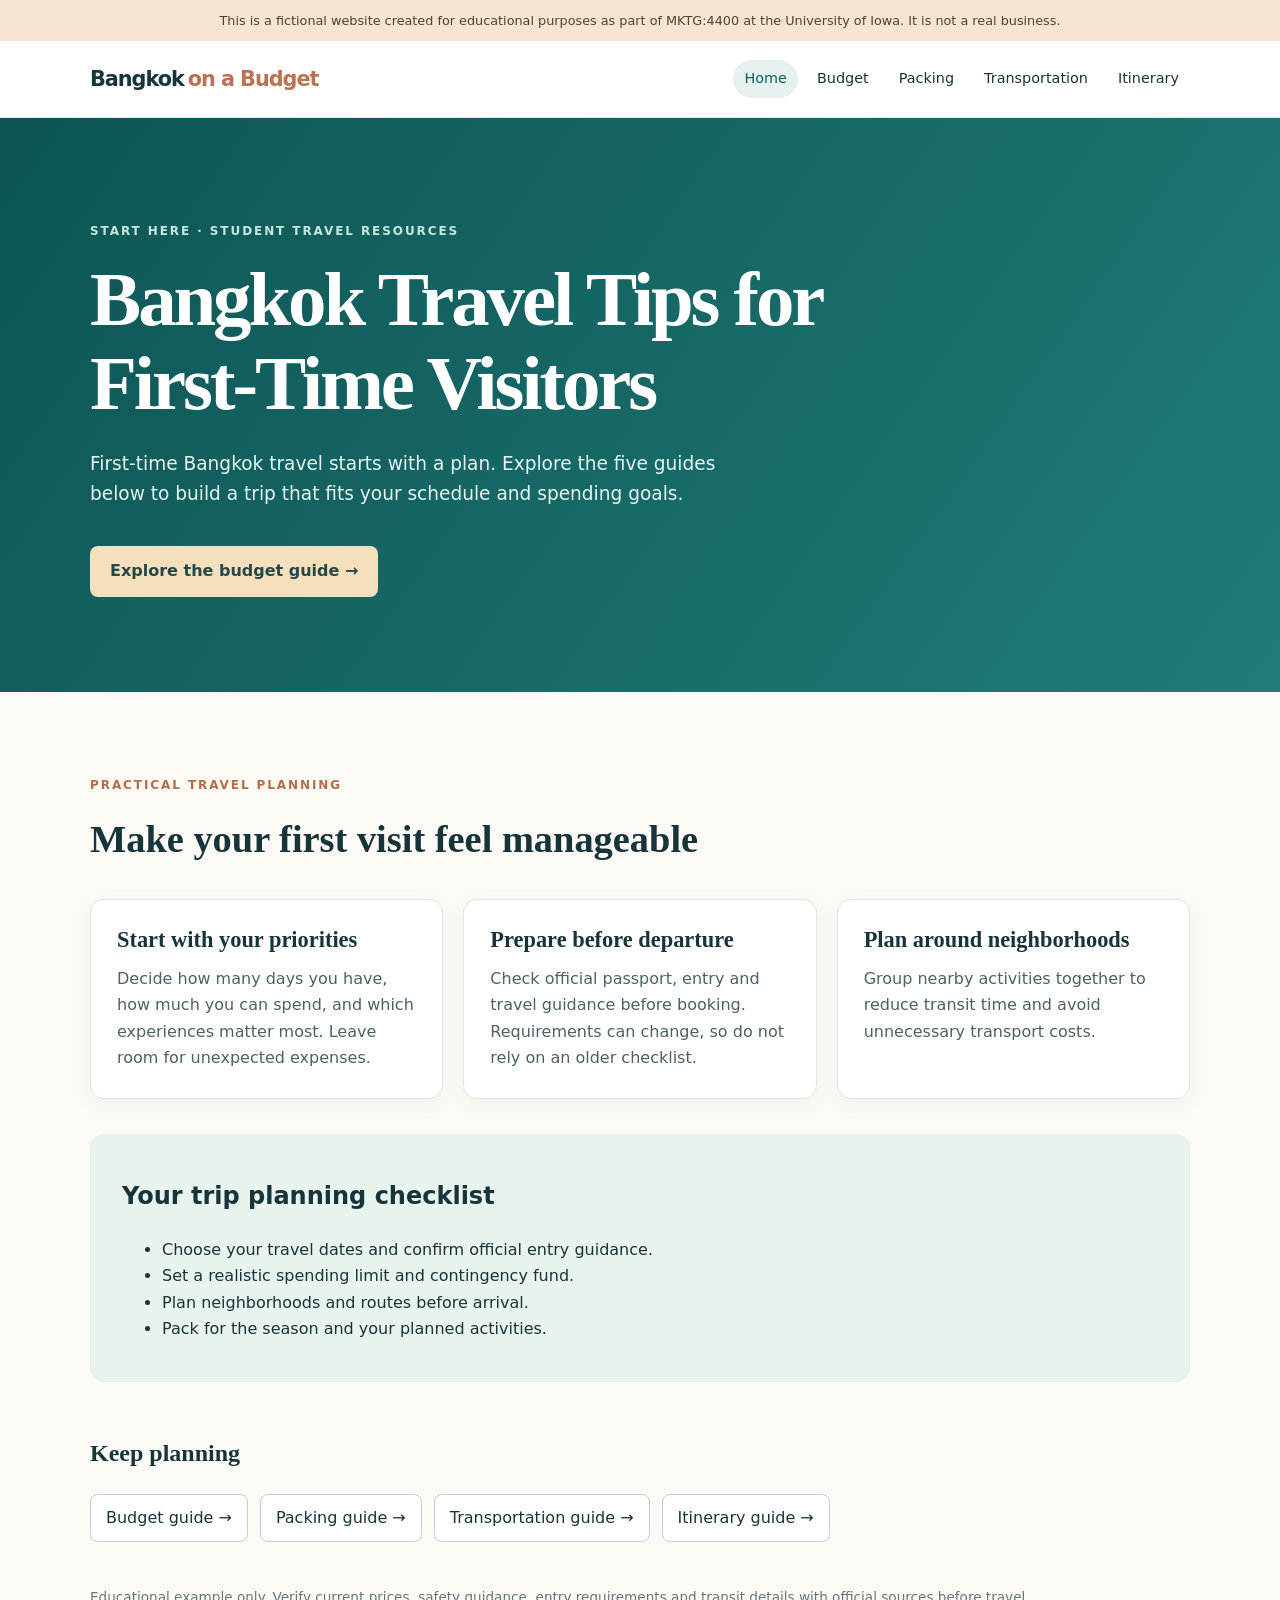
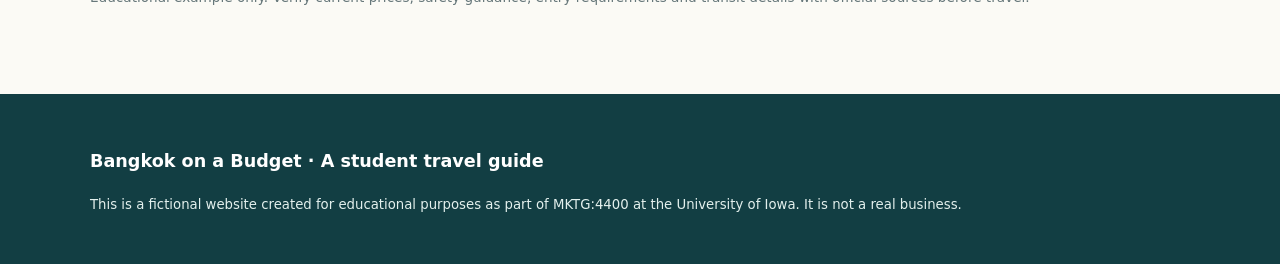
==== index.html @ f4ac9f7d "Create five-page Bangkok student travel website with responsive design. Create five-page Bangkok stu" ====
<!doctype html><html lang="en"><head><meta charset="utf-8"><meta name="viewport" content="width=device-width, initial-scale=1"><meta name="description" content="Plan your first Bangkok trip with practical advice for college students, from budgeting to getting around."><title>Bangkok Travel Tips for First-Time Visitors | Bangkok on a Budget</title><link rel="stylesheet" href="style.css"></head><body><div class="notice">This is a fictional website created for educational purposes as part of MKTG:4400 at the University of Iowa. It is not a real business.</div><header class="site-header"><div class="container header-inner"><a class="brand" href="index.html">Bangkok<span>on a Budget</span></a><nav aria-label="Main navigation"><a href="index.html" aria-current="page">Home</a><a href="budget.html">Budget</a><a href="packing.html">Packing</a><a href="transportation.html">Transportation</a><a href="itinerary.html">Itinerary</a></nav></div></header><main><section class="hero"><div class="container"><p class="eyebrow">Start here · Student travel resources</p><h1>Bangkok Travel Tips for First-Time Visitors</h1><p class="lead">First-time Bangkok travel starts with a plan. Explore the five guides below to build a trip that fits your schedule and spending goals.</p><a class="button" href="budget.html">Explore the budget guide →</a></div></section><section class="container content"><div class="section-heading"><p class="eyebrow">Practical travel planning</p><h2>Make your first visit feel manageable</h2></div><div class="cards"><article class="card"><h2>Start with your priorities</h2><p>Decide how many days you have, how much you can spend, and which experiences matter most. Leave room for unexpected expenses.</p></article><article class="card"><h2>Prepare before departure</h2><p>Check official passport, entry and travel guidance before booking. Requirements can change, so do not rely on an older checklist.</p></article><article class="card"><h2>Plan around neighborhoods</h2><p>Group nearby activities together to reduce transit time and avoid unnecessary transport costs.</p></article></div><section class="feature"><h2>Your trip planning checklist</h2><ul><li>Choose your travel dates and confirm official entry guidance.</li><li>Set a realistic spending limit and contingency fund.</li><li>Plan neighborhoods and routes before arrival.</li><li>Pack for the season and your planned activities.</li></ul></section><section class="related"><h2>Keep planning</h2><div class="links"><a class="guide-link" href="budget.html">Budget guide <span aria-hidden="true">→</span></a><a class="guide-link" href="packing.html">Packing guide <span aria-hidden="true">→</span></a><a class="guide-link" href="transportation.html">Transportation guide <span aria-hidden="true">→</span></a><a class="guide-link" href="itinerary.html">Itinerary guide <span aria-hidden="true">→</span></a></div></section><p class="disclaimer">Educational example only. Verify current prices, safety guidance, entry requirements and transit details with official sources before travel.</p></section></main><footer><div class="container"><p class="footer-brand">Bangkok on a Budget · A student travel guide</p><p>This is a fictional website created for educational purposes as part of MKTG:4400 at the University of Iowa. It is not a real business.</p></div></footer></body></html>
---- style.css ----
*{box-sizing:border-box}html{scroll-behavior:smooth}body{margin:0;color:#17343b;background:#fbfaf5;font:16px/1.65 system-ui,-apple-system,Segoe UI,sans-serif}a{color:inherit}.container{width:min(1100px,calc(100% - 40px));margin:auto}.notice{background:#f4e5d1;color:#593f2b;padding:10px 20px;text-align:center;font-size:.8rem}.site-header{background:#fff;border-bottom:1px solid #e2e8e6}.header-inner{display:flex;align-items:center;justify-content:space-between;gap:24px;flex-wrap:wrap;padding:19px 0}.brand{font-size:1.3rem;font-weight:800;letter-spacing:-.05em;text-decoration:none;white-space:nowrap}.brand span{color:#bc7251;margin-left:4px}nav{display:flex;gap:8px;flex-wrap:wrap}nav a{font-size:.9rem;text-decoration:none;padding:7px 11px;border-radius:30px}nav a:hover,nav a[aria-current]{background:#e5f1ee;color:#12605b}.hero{background:linear-gradient(125deg,#0d5555,#207b78);color:white;padding:92px 0 95px}.hero .container{max-width:1100px}.eyebrow{text-transform:uppercase;letter-spacing:.16em;font-size:.75rem;font-weight:800}.hero .eyebrow{color:#c5e8db}h1{font-family:Georgia,serif;font-size:clamp(2.6rem,6vw,5.2rem);line-height:1.1;max-width:850px;letter-spacing:-.04em;margin:16px 0 22px}.lead{font-size:1.16rem;max-width:680px;color:#e5f5f0}.button{display:inline-block;margin-top:18px;background:#f5dfbd;color:#244747;text-decoration:none;padding:12px 20px;border-radius:8px;font-weight:750}.content{padding:72px 0}.section-heading h2{font-family:Georgia,serif;font-size:clamp(1.7rem,3vw,2.5rem);margin:8px 0 28px}.section-heading .eyebrow{color:#b66a4a}.cards{display:grid;grid-template-columns:repeat(3,minmax(0,1fr));gap:20px}.card{padding:26px;border:1px solid #e2e6e0;background:#fff;border-radius:14px;box-shadow:0 6px 24px #123b3a0a}.card h2{font-family:Georgia,serif;font-size:1.4rem;line-height:1.25;margin:0 0 12px}.card p{margin:0;color:#4c6264}.feature{margin-top:35px;background:#e9f3ee;border-radius:14px;padding:24px 32px}.related{margin-top:52px}.related h2{font-family:Georgia,serif}.links{display:flex;flex-wrap:wrap;gap:12px}.guide-link{border:1px solid #b9d3cd;border-radius:8px;padding:10px 15px;text-decoration:none;background:white}.guide-link:hover{background:#e8f4f1}.disclaimer{margin-top:44px;font-size:.85rem;color:#66777a}footer{background:#123e43;color:#e3f0ed;padding:35px 0;font-size:.83rem}footer .footer-brand{font-size:1.1rem;font-weight:800;color:white}@media(max-width:760px){.header-inner{align-items:flex-start}nav{width:100%}nav a{padding:6px 9px}.hero{padding:64px 0}.cards{grid-template-columns:1fr}.content{padding:48px 0}}
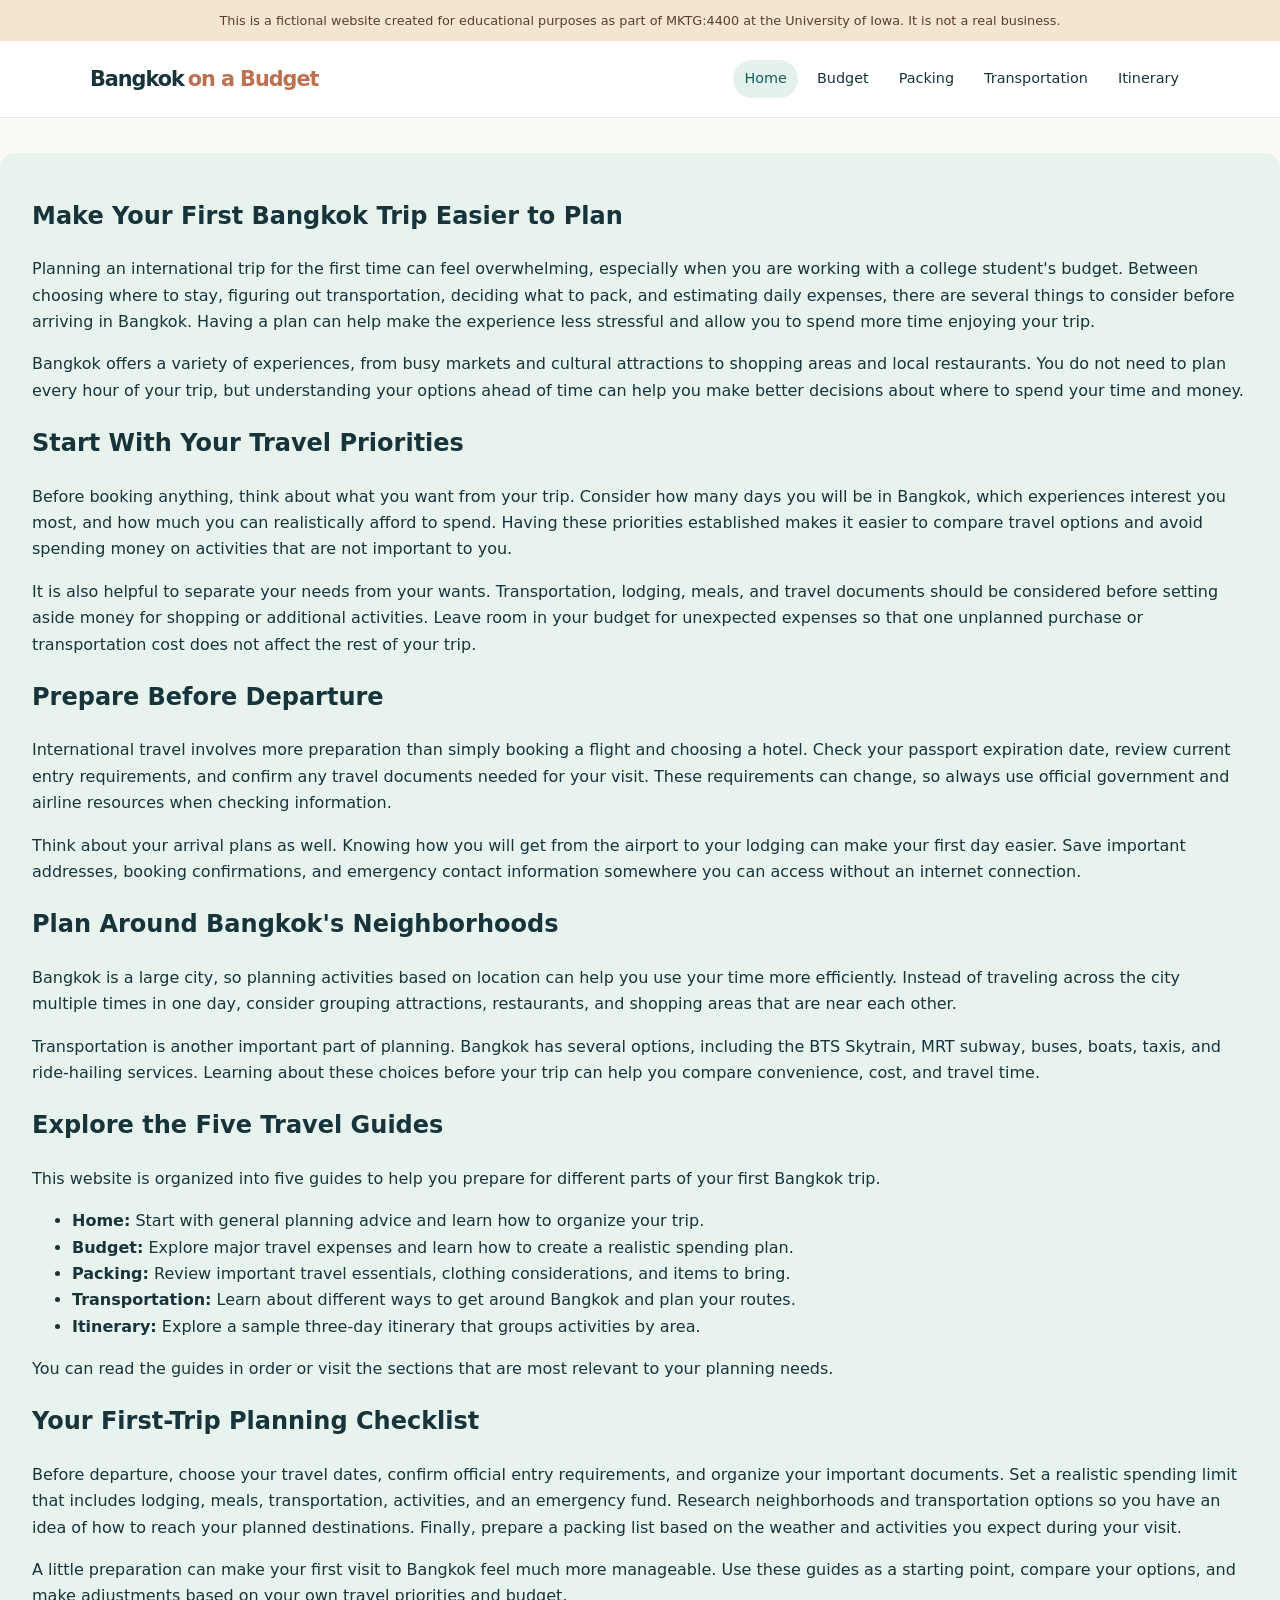
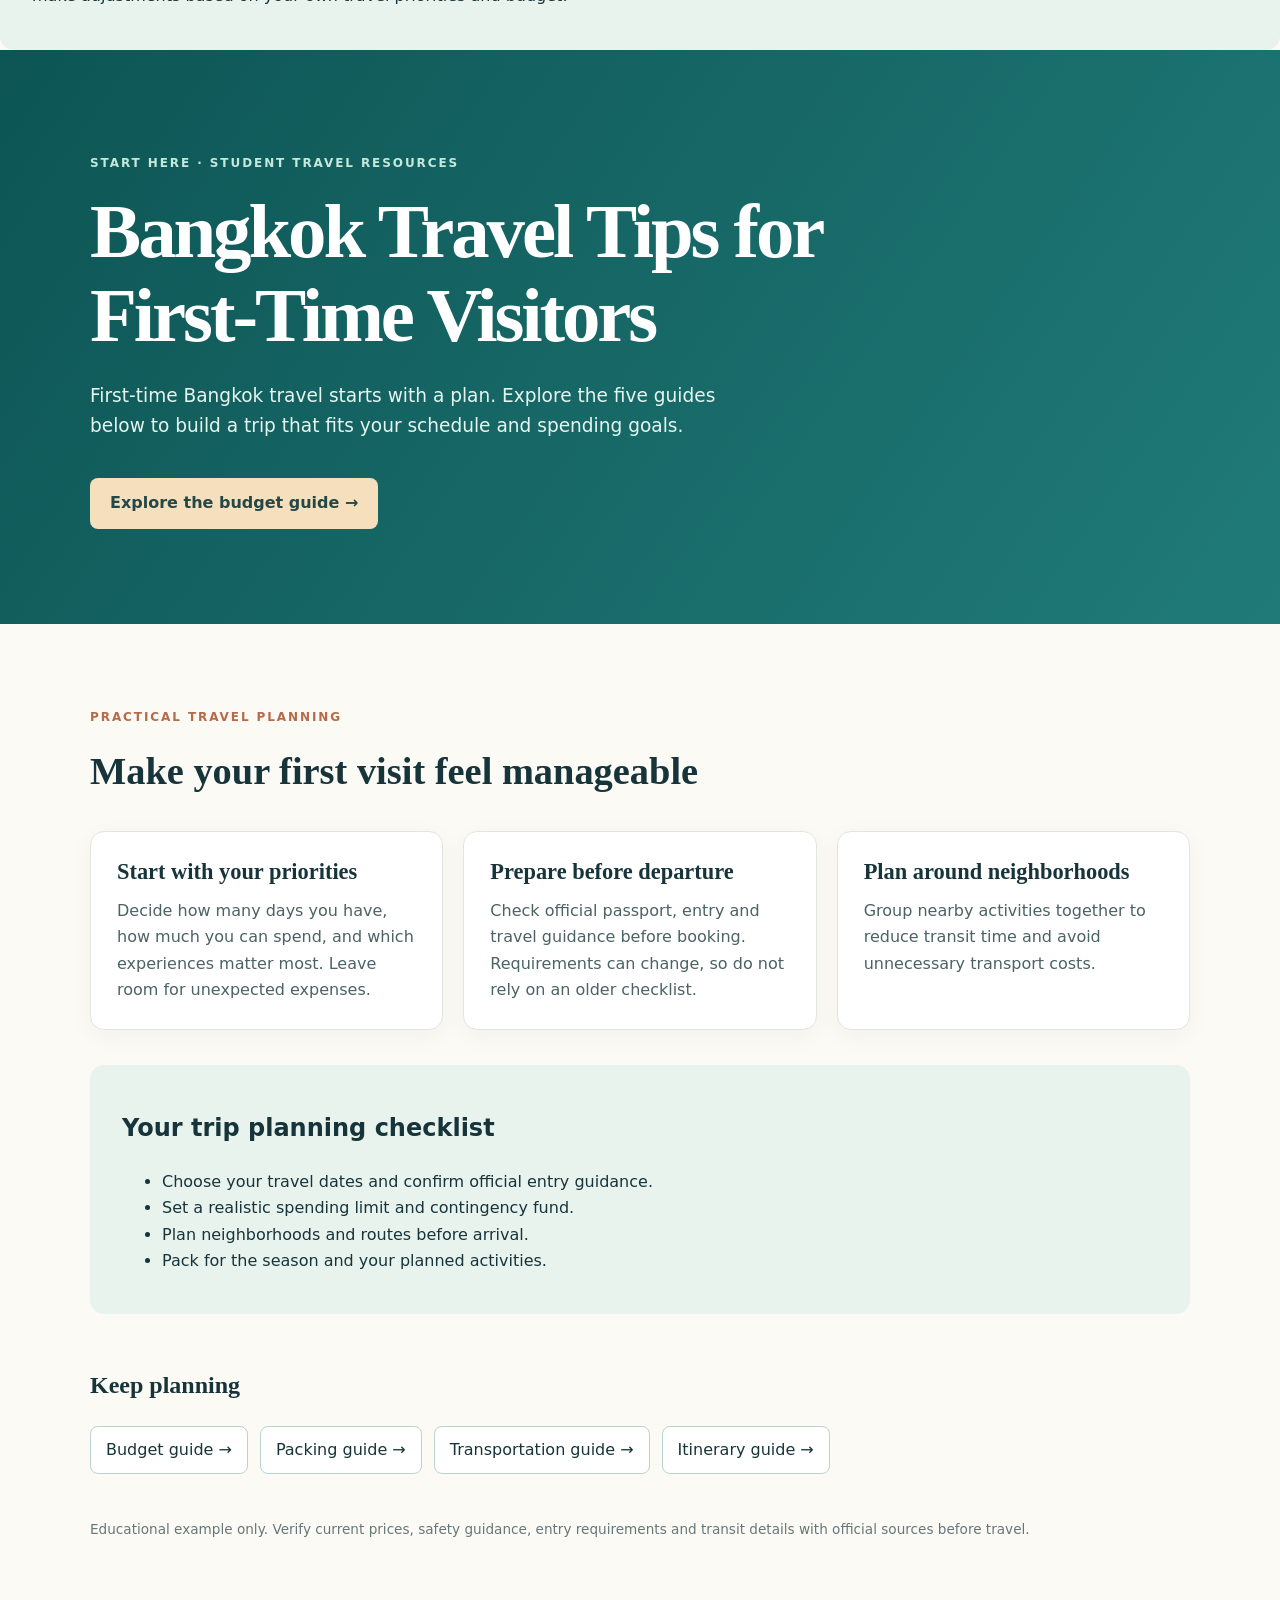
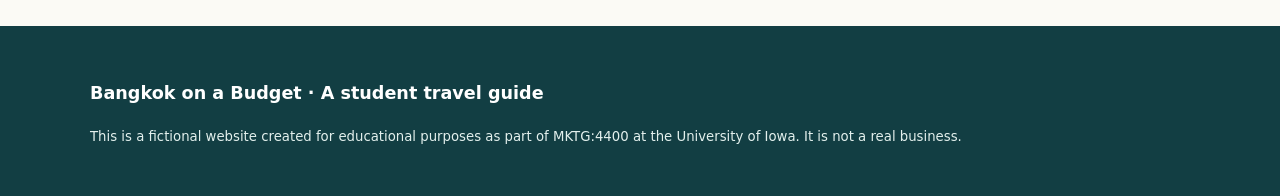
==== commit a7162060: "Expand homepage content" ====
--- a/index.html
+++ b/index.html
@@ -1 +1,34 @@
-<!doctype html><html lang="en"><head><meta charset="utf-8"><meta name="viewport" content="width=device-width, initial-scale=1"><meta name="description" content="Plan your first Bangkok trip with practical advice for college students, from budgeting to getting around."><title>Bangkok Travel Tips for First-Time Visitors | Bangkok on a Budget</title><link rel="stylesheet" href="style.css"></head><body><div class="notice">This is a fictional website created for educational purposes as part of MKTG:4400 at the University of Iowa. It is not a real business.</div><header class="site-header"><div class="container header-inner"><a class="brand" href="index.html">Bangkok<span>on a Budget</span></a><nav aria-label="Main navigation"><a href="index.html" aria-current="page">Home</a><a href="budget.html">Budget</a><a href="packing.html">Packing</a><a href="transportation.html">Transportation</a><a href="itinerary.html">Itinerary</a></nav></div></header><main><section class="hero"><div class="container"><p class="eyebrow">Start here · Student travel resources</p><h1>Bangkok Travel Tips for First-Time Visitors</h1><p class="lead">First-time Bangkok travel starts with a plan. Explore the five guides below to build a trip that fits your schedule and spending goals.</p><a class="button" href="budget.html">Explore the budget guide →</a></div></section><section class="container content"><div class="section-heading"><p class="eyebrow">Practical travel planning</p><h2>Make your first visit feel manageable</h2></div><div class="cards"><article class="card"><h2>Start with your priorities</h2><p>Decide how many days you have, how much you can spend, and which experiences matter most. Leave room for unexpected expenses.</p></article><article class="card"><h2>Prepare before departure</h2><p>Check official passport, entry and travel guidance before booking. Requirements can change, so do not rely on an older checklist.</p></article><article class="card"><h2>Plan around neighborhoods</h2><p>Group nearby activities together to reduce transit time and avoid unnecessary transport costs.</p></article></div><section class="feature"><h2>Your trip planning checklist</h2><ul><li>Choose your travel dates and confirm official entry guidance.</li><li>Set a realistic spending limit and contingency fund.</li><li>Plan neighborhoods and routes before arrival.</li><li>Pack for the season and your planned activities.</li></ul></section><section class="related"><h2>Keep planning</h2><div class="links"><a class="guide-link" href="budget.html">Budget guide <span aria-hidden="true">→</span></a><a class="guide-link" href="packing.html">Packing guide <span aria-hidden="true">→</span></a><a class="guide-link" href="transportation.html">Transportation guide <span aria-hidden="true">→</span></a><a class="guide-link" href="itinerary.html">Itinerary guide <span aria-hidden="true">→</span></a></div></section><p class="disclaimer">Educational example only. Verify current prices, safety guidance, entry requirements and transit details with official sources before travel.</p></section></main><footer><div class="container"><p class="footer-brand">Bangkok on a Budget · A student travel guide</p><p>This is a fictional website created for educational purposes as part of MKTG:4400 at the University of Iowa. It is not a real business.</p></div></footer></body></html>+<!doctype html><html lang="en"><head><meta charset="utf-8"><meta name="viewport" content="width=device-width, initial-scale=1"><meta name="description" content="Plan your first Bangkok trip with practical advice for college students, from budgeting to getting around."><title>Bangkok Travel Tips for First-Time Visitors | Bangkok on a Budget</title><link rel="stylesheet" href="style.css"></head><body><div class="notice">This is a fictional website created for educational purposes as part of MKTG:4400 at the University of Iowa. It is not a real business.</div><header class="site-header"><div class="container header-inner"><a class="brand" href="index.html">Bangkok<span>on a Budget</span></a><nav aria-label="Main navigation"><a href="index.html" aria-current="page">Home</a><a href="budget.html">Budget</a><a href="packing.html">Packing</a><a href="transportation.html">Transportation</a><a href="itinerary.html">Itinerary</a></nav></div></header><main>
+<section class="feature">
+  <h2>Make Your First Bangkok Trip Easier to Plan</h2>
+  <p>Planning an international trip for the first time can feel overwhelming, especially when you are working with a college student's budget. Between choosing where to stay, figuring out transportation, deciding what to pack, and estimating daily expenses, there are several things to consider before arriving in Bangkok. Having a plan can help make the experience less stressful and allow you to spend more time enjoying your trip.</p>
+  <p>Bangkok offers a variety of experiences, from busy markets and cultural attractions to shopping areas and local restaurants. You do not need to plan every hour of your trip, but understanding your options ahead of time can help you make better decisions about where to spend your time and money.</p>
+
+  <h2>Start With Your Travel Priorities</h2>
+  <p>Before booking anything, think about what you want from your trip. Consider how many days you will be in Bangkok, which experiences interest you most, and how much you can realistically afford to spend. Having these priorities established makes it easier to compare travel options and avoid spending money on activities that are not important to you.</p>
+  <p>It is also helpful to separate your needs from your wants. Transportation, lodging, meals, and travel documents should be considered before setting aside money for shopping or additional activities. Leave room in your budget for unexpected expenses so that one unplanned purchase or transportation cost does not affect the rest of your trip.</p>
+
+  <h2>Prepare Before Departure</h2>
+  <p>International travel involves more preparation than simply booking a flight and choosing a hotel. Check your passport expiration date, review current entry requirements, and confirm any travel documents needed for your visit. These requirements can change, so always use official government and airline resources when checking information.</p>
+  <p>Think about your arrival plans as well. Knowing how you will get from the airport to your lodging can make your first day easier. Save important addresses, booking confirmations, and emergency contact information somewhere you can access without an internet connection.</p>
+
+  <h2>Plan Around Bangkok's Neighborhoods</h2>
+  <p>Bangkok is a large city, so planning activities based on location can help you use your time more efficiently. Instead of traveling across the city multiple times in one day, consider grouping attractions, restaurants, and shopping areas that are near each other.</p>
+  <p>Transportation is another important part of planning. Bangkok has several options, including the BTS Skytrain, MRT subway, buses, boats, taxis, and ride-hailing services. Learning about these choices before your trip can help you compare convenience, cost, and travel time.</p>
+
+  <h2>Explore the Five Travel Guides</h2>
+  <p>This website is organized into five guides to help you prepare for different parts of your first Bangkok trip.</p>
+  <ul>
+    <li><strong>Home:</strong> Start with general planning advice and learn how to organize your trip.</li>
+    <li><strong>Budget:</strong> Explore major travel expenses and learn how to create a realistic spending plan.</li>
+    <li><strong>Packing:</strong> Review important travel essentials, clothing considerations, and items to bring.</li>
+    <li><strong>Transportation:</strong> Learn about different ways to get around Bangkok and plan your routes.</li>
+    <li><strong>Itinerary:</strong> Explore a sample three-day itinerary that groups activities by area.</li>
+  </ul>
+  <p>You can read the guides in order or visit the sections that are most relevant to your planning needs.</p>
+
+  <h2>Your First-Trip Planning Checklist</h2>
+  <p>Before departure, choose your travel dates, confirm official entry requirements, and organize your important documents. Set a realistic spending limit that includes lodging, meals, transportation, activities, and an emergency fund. Research neighborhoods and transportation options so you have an idea of how to reach your planned destinations. Finally, prepare a packing list based on the weather and activities you expect during your visit.</p>
+  <p>A little preparation can make your first visit to Bangkok feel much more manageable. Use these guides as a starting point, compare your options, and make adjustments based on your own travel priorities and budget.</p>
+</section>
+<section class="hero"><div class="container"><p class="eyebrow">Start here · Student travel resources</p><h1>Bangkok Travel Tips for First-Time Visitors</h1><p class="lead">First-time Bangkok travel starts with a plan. Explore the five guides below to build a trip that fits your schedule and spending goals.</p><a class="button" href="budget.html">Explore the budget guide →</a></div></section><section class="container content"><div class="section-heading"><p class="eyebrow">Practical travel planning</p><h2>Make your first visit feel manageable</h2></div><div class="cards"><article class="card"><h2>Start with your priorities</h2><p>Decide how many days you have, how much you can spend, and which experiences matter most. Leave room for unexpected expenses.</p></article><article class="card"><h2>Prepare before departure</h2><p>Check official passport, entry and travel guidance before booking. Requirements can change, so do not rely on an older checklist.</p></article><article class="card"><h2>Plan around neighborhoods</h2><p>Group nearby activities together to reduce transit time and avoid unnecessary transport costs.</p></article></div><section class="feature"><h2>Your trip planning checklist</h2><ul><li>Choose your travel dates and confirm official entry guidance.</li><li>Set a realistic spending limit and contingency fund.</li><li>Plan neighborhoods and routes before arrival.</li><li>Pack for the season and your planned activities.</li></ul></section><section class="related"><h2>Keep planning</h2><div class="links"><a class="guide-link" href="budget.html">Budget guide <span aria-hidden="true">→</span></a><a class="guide-link" href="packing.html">Packing guide <span aria-hidden="true">→</span></a><a class="guide-link" href="transportation.html">Transportation guide <span aria-hidden="true">→</span></a><a class="guide-link" href="itinerary.html">Itinerary guide <span aria-hidden="true">→</span></a></div></section><p class="disclaimer">Educational example only. Verify current prices, safety guidance, entry requirements and transit details with official sources before travel.</p></section></main><footer><div class="container"><p class="footer-brand">Bangkok on a Budget · A student travel guide</p><p>This is a fictional website created for educational purposes as part of MKTG:4400 at the University of Iowa. It is not a real business.</p></div></footer></body></html>
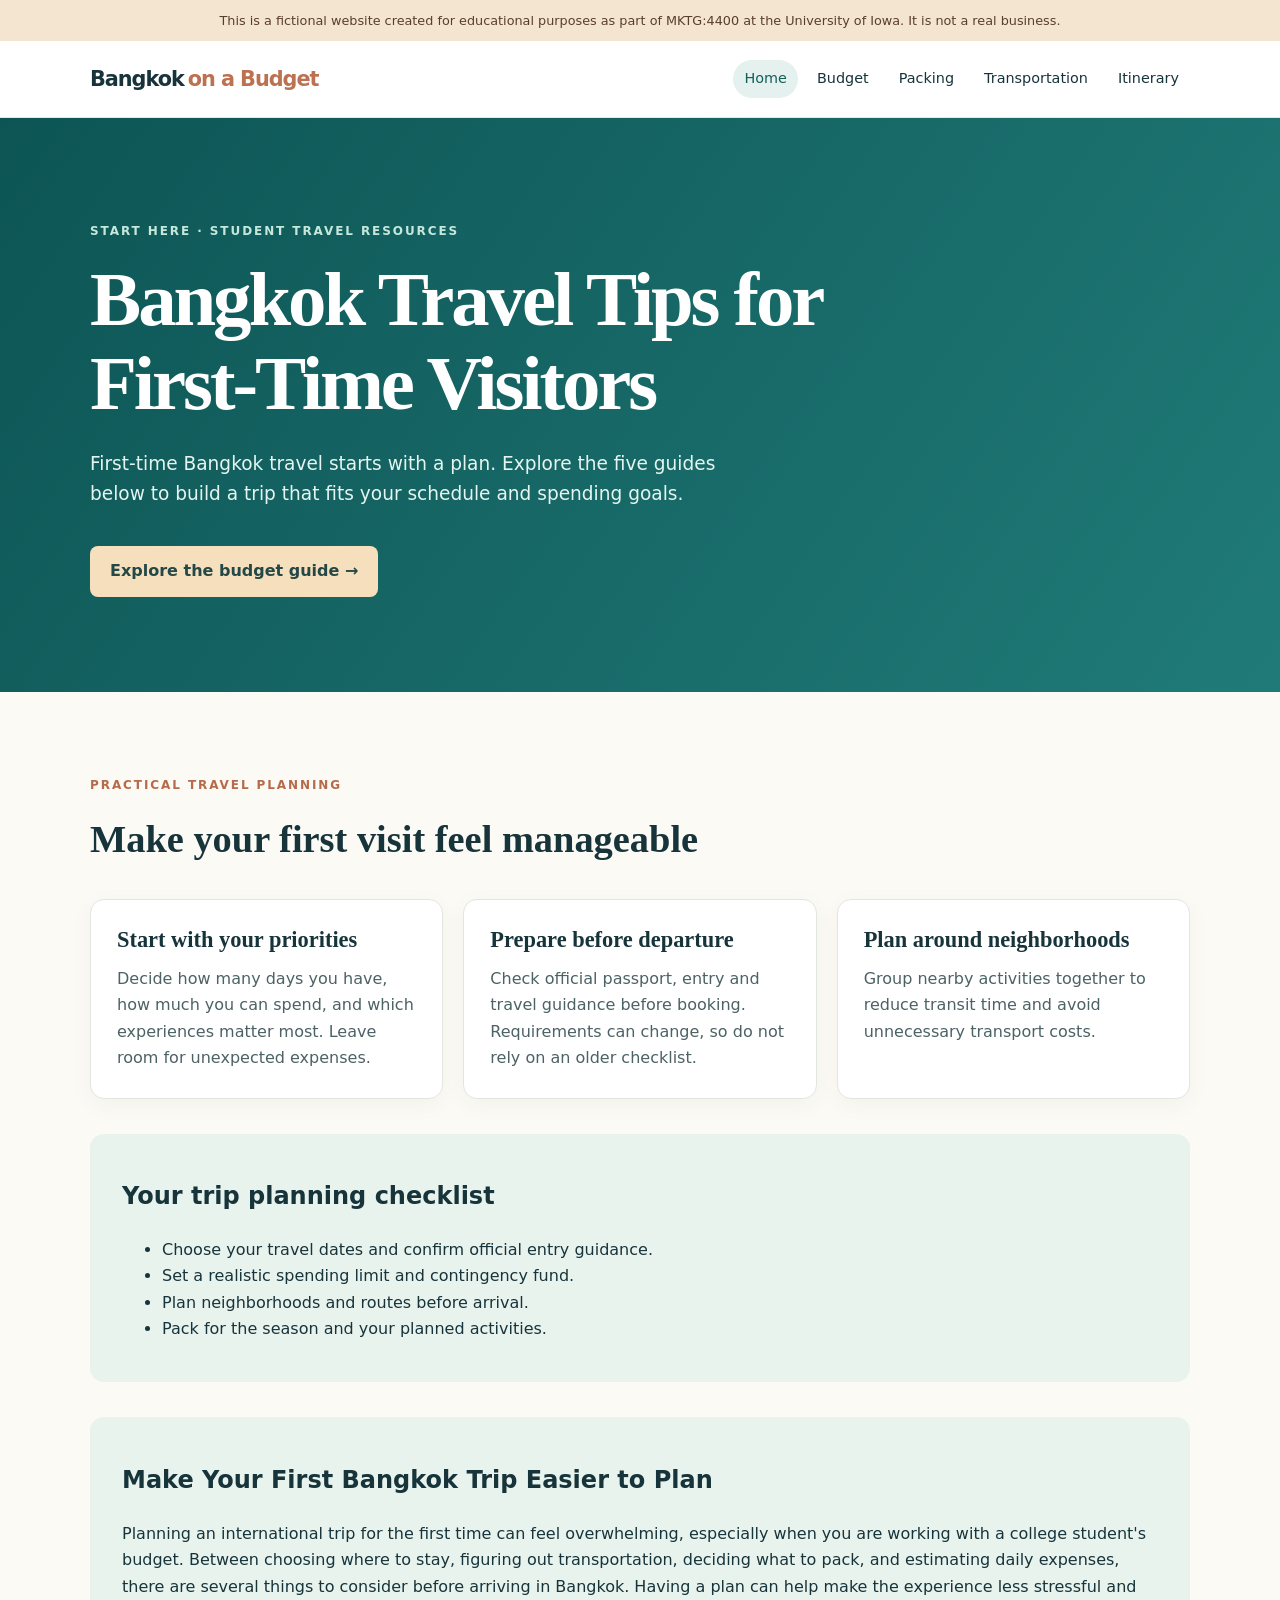
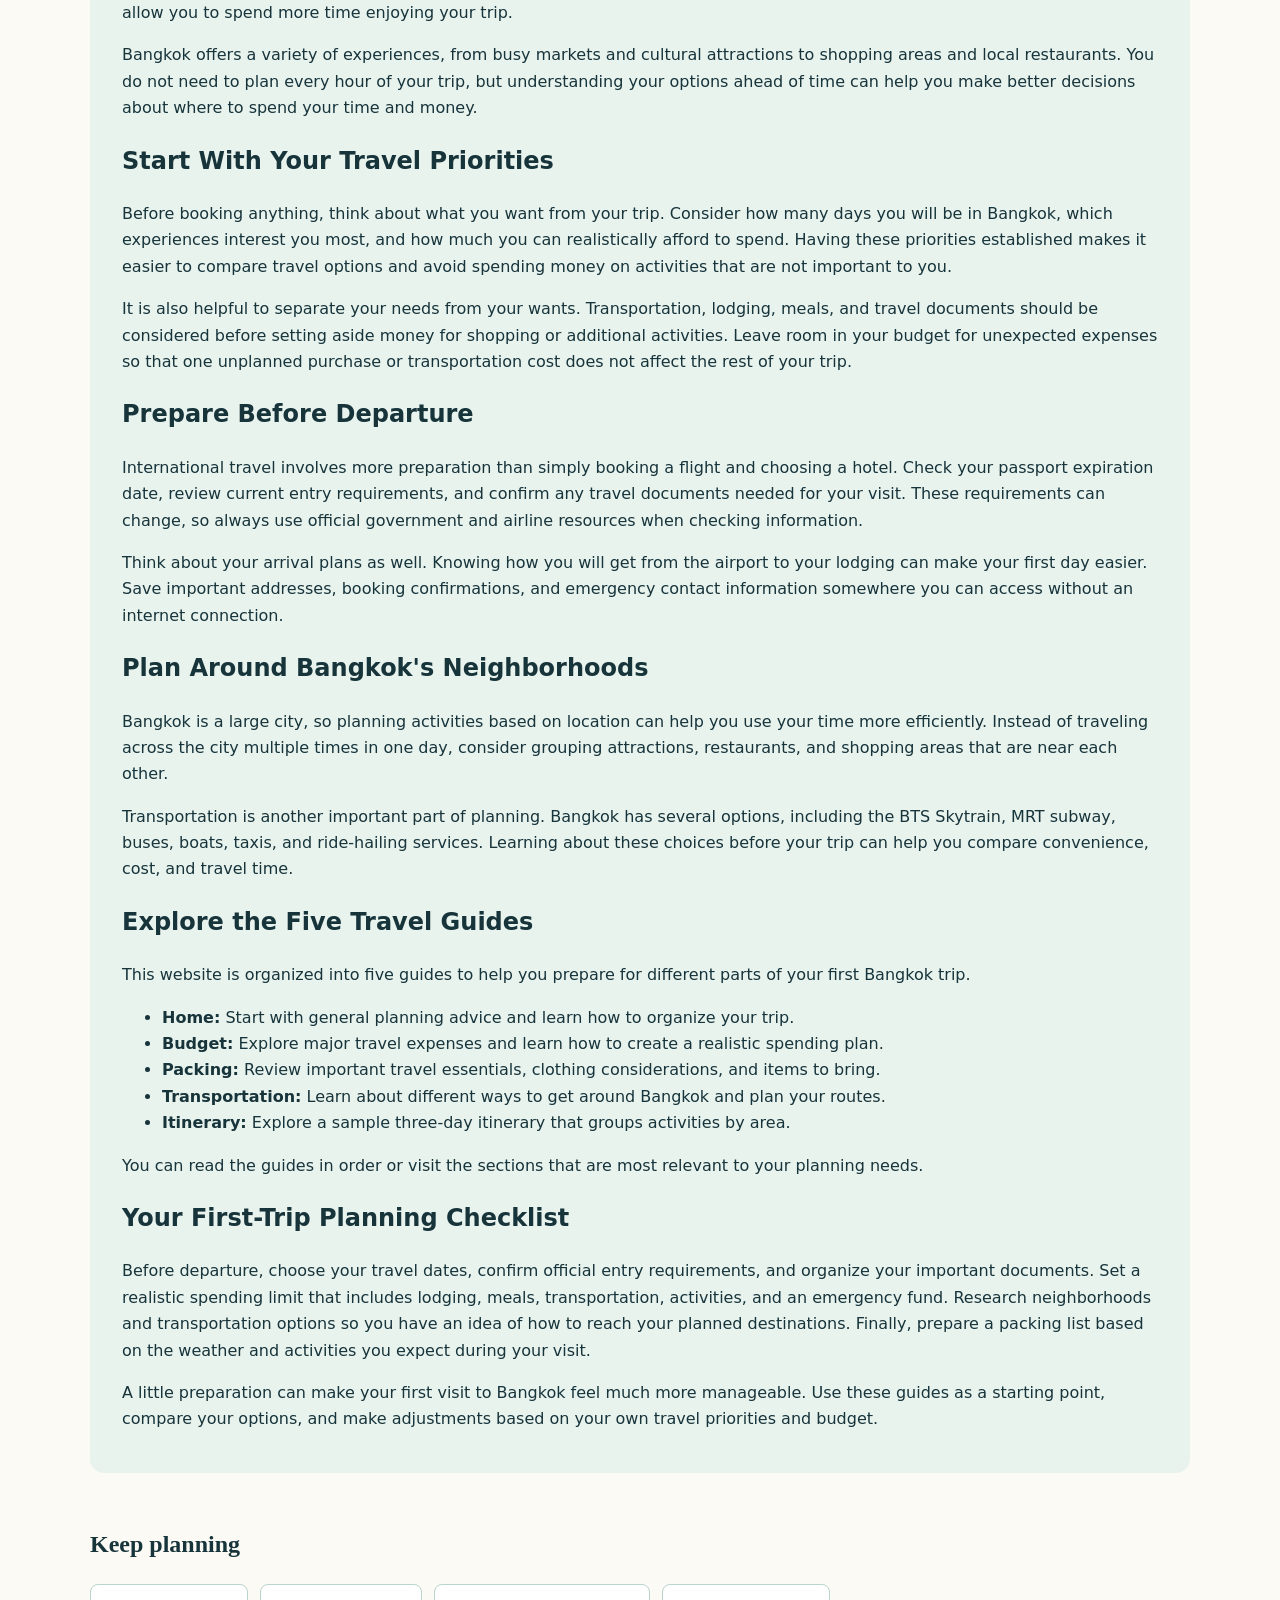
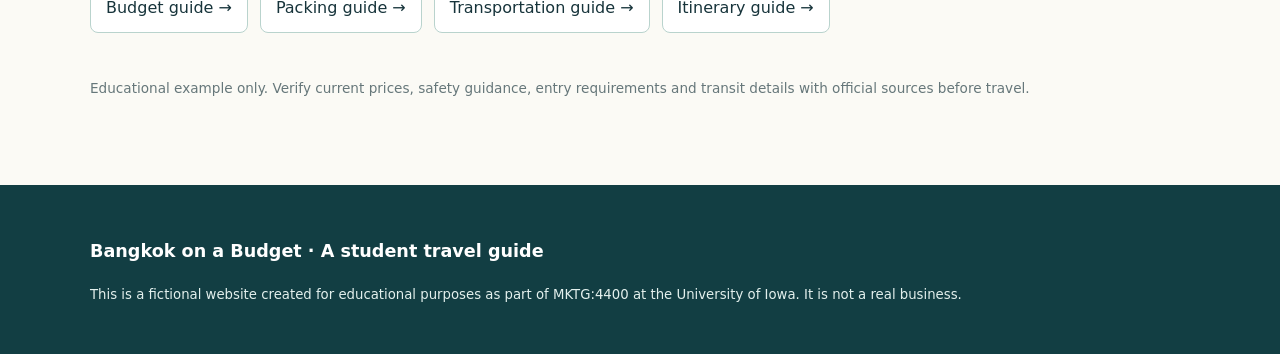
==== commit 7d1d0253: "Update index.html" ====
--- a/index.html
+++ b/index.html
@@ -1,34 +1,131 @@
-<!doctype html><html lang="en"><head><meta charset="utf-8"><meta name="viewport" content="width=device-width, initial-scale=1"><meta name="description" content="Plan your first Bangkok trip with practical advice for college students, from budgeting to getting around."><title>Bangkok Travel Tips for First-Time Visitors | Bangkok on a Budget</title><link rel="stylesheet" href="style.css"></head><body><div class="notice">This is a fictional website created for educational purposes as part of MKTG:4400 at the University of Iowa. It is not a real business.</div><header class="site-header"><div class="container header-inner"><a class="brand" href="index.html">Bangkok<span>on a Budget</span></a><nav aria-label="Main navigation"><a href="index.html" aria-current="page">Home</a><a href="budget.html">Budget</a><a href="packing.html">Packing</a><a href="transportation.html">Transportation</a><a href="itinerary.html">Itinerary</a></nav></div></header><main>
-<section class="feature">
-  <h2>Make Your First Bangkok Trip Easier to Plan</h2>
-  <p>Planning an international trip for the first time can feel overwhelming, especially when you are working with a college student's budget. Between choosing where to stay, figuring out transportation, deciding what to pack, and estimating daily expenses, there are several things to consider before arriving in Bangkok. Having a plan can help make the experience less stressful and allow you to spend more time enjoying your trip.</p>
-  <p>Bangkok offers a variety of experiences, from busy markets and cultural attractions to shopping areas and local restaurants. You do not need to plan every hour of your trip, but understanding your options ahead of time can help you make better decisions about where to spend your time and money.</p>
 
-  <h2>Start With Your Travel Priorities</h2>
-  <p>Before booking anything, think about what you want from your trip. Consider how many days you will be in Bangkok, which experiences interest you most, and how much you can realistically afford to spend. Having these priorities established makes it easier to compare travel options and avoid spending money on activities that are not important to you.</p>
-  <p>It is also helpful to separate your needs from your wants. Transportation, lodging, meals, and travel documents should be considered before setting aside money for shopping or additional activities. Leave room in your budget for unexpected expenses so that one unplanned purchase or transportation cost does not affect the rest of your trip.</p>
+<!doctype html>
+<html lang="en">
+<head>
+  <meta charset="utf-8">
+  <meta name="viewport" content="width=device-width, initial-scale=1">
+  <meta name="description" content="Plan your first Bangkok trip with practical advice for college students, from budgeting to getting around.">
+  <title>Bangkok Travel Tips for First-Time Visitors | Bangkok on a Budget</title>
+  <link rel="stylesheet" href="style.css">
+</head>
+<body>
+  <div class="notice">This is a fictional website created for educational purposes as part of MKTG:4400 at the University of Iowa. It is not a real business.</div>
 
-  <h2>Prepare Before Departure</h2>
-  <p>International travel involves more preparation than simply booking a flight and choosing a hotel. Check your passport expiration date, review current entry requirements, and confirm any travel documents needed for your visit. These requirements can change, so always use official government and airline resources when checking information.</p>
-  <p>Think about your arrival plans as well. Knowing how you will get from the airport to your lodging can make your first day easier. Save important addresses, booking confirmations, and emergency contact information somewhere you can access without an internet connection.</p>
+  <header class="site-header">
+    <div class="container header-inner">
+      <a class="brand" href="index.html">Bangkok<span>on a Budget</span></a>
+      <nav aria-label="Main navigation">
+        <a href="index.html" aria-current="page">Home</a>
+        <a href="budget.html">Budget</a>
+        <a href="packing.html">Packing</a>
+        <a href="transportation.html">Transportation</a>
+        <a href="itinerary.html">Itinerary</a>
+      </nav>
+    </div>
+  </header>
 
-  <h2>Plan Around Bangkok's Neighborhoods</h2>
-  <p>Bangkok is a large city, so planning activities based on location can help you use your time more efficiently. Instead of traveling across the city multiple times in one day, consider grouping attractions, restaurants, and shopping areas that are near each other.</p>
-  <p>Transportation is another important part of planning. Bangkok has several options, including the BTS Skytrain, MRT subway, buses, boats, taxis, and ride-hailing services. Learning about these choices before your trip can help you compare convenience, cost, and travel time.</p>
+  <main>
+    <section class="hero">
+      <div class="container">
+        <p class="eyebrow">Start here · Student travel resources</p>
+        <h1>Bangkok Travel Tips for First-Time Visitors</h1>
+        <p class="lead">First-time Bangkok travel starts with a plan. Explore the five guides below to build a trip that fits your schedule and spending goals.</p>
+        <a class="button" href="budget.html">Explore the budget guide →</a>
+      </div>
+    </section>
 
-  <h2>Explore the Five Travel Guides</h2>
-  <p>This website is organized into five guides to help you prepare for different parts of your first Bangkok trip.</p>
-  <ul>
-    <li><strong>Home:</strong> Start with general planning advice and learn how to organize your trip.</li>
-    <li><strong>Budget:</strong> Explore major travel expenses and learn how to create a realistic spending plan.</li>
-    <li><strong>Packing:</strong> Review important travel essentials, clothing considerations, and items to bring.</li>
-    <li><strong>Transportation:</strong> Learn about different ways to get around Bangkok and plan your routes.</li>
-    <li><strong>Itinerary:</strong> Explore a sample three-day itinerary that groups activities by area.</li>
-  </ul>
-  <p>You can read the guides in order or visit the sections that are most relevant to your planning needs.</p>
+    <section class="container content">
+      <div class="section-heading">
+        <p class="eyebrow">Practical travel planning</p>
+        <h2>Make your first visit feel manageable</h2>
+      </div>
 
-  <h2>Your First-Trip Planning Checklist</h2>
-  <p>Before departure, choose your travel dates, confirm official entry requirements, and organize your important documents. Set a realistic spending limit that includes lodging, meals, transportation, activities, and an emergency fund. Research neighborhoods and transportation options so you have an idea of how to reach your planned destinations. Finally, prepare a packing list based on the weather and activities you expect during your visit.</p>
-  <p>A little preparation can make your first visit to Bangkok feel much more manageable. Use these guides as a starting point, compare your options, and make adjustments based on your own travel priorities and budget.</p>
-</section>
-<section class="hero"><div class="container"><p class="eyebrow">Start here · Student travel resources</p><h1>Bangkok Travel Tips for First-Time Visitors</h1><p class="lead">First-time Bangkok travel starts with a plan. Explore the five guides below to build a trip that fits your schedule and spending goals.</p><a class="button" href="budget.html">Explore the budget guide →</a></div></section><section class="container content"><div class="section-heading"><p class="eyebrow">Practical travel planning</p><h2>Make your first visit feel manageable</h2></div><div class="cards"><article class="card"><h2>Start with your priorities</h2><p>Decide how many days you have, how much you can spend, and which experiences matter most. Leave room for unexpected expenses.</p></article><article class="card"><h2>Prepare before departure</h2><p>Check official passport, entry and travel guidance before booking. Requirements can change, so do not rely on an older checklist.</p></article><article class="card"><h2>Plan around neighborhoods</h2><p>Group nearby activities together to reduce transit time and avoid unnecessary transport costs.</p></article></div><section class="feature"><h2>Your trip planning checklist</h2><ul><li>Choose your travel dates and confirm official entry guidance.</li><li>Set a realistic spending limit and contingency fund.</li><li>Plan neighborhoods and routes before arrival.</li><li>Pack for the season and your planned activities.</li></ul></section><section class="related"><h2>Keep planning</h2><div class="links"><a class="guide-link" href="budget.html">Budget guide <span aria-hidden="true">→</span></a><a class="guide-link" href="packing.html">Packing guide <span aria-hidden="true">→</span></a><a class="guide-link" href="transportation.html">Transportation guide <span aria-hidden="true">→</span></a><a class="guide-link" href="itinerary.html">Itinerary guide <span aria-hidden="true">→</span></a></div></section><p class="disclaimer">Educational example only. Verify current prices, safety guidance, entry requirements and transit details with official sources before travel.</p></section></main><footer><div class="container"><p class="footer-brand">Bangkok on a Budget · A student travel guide</p><p>This is a fictional website created for educational purposes as part of MKTG:4400 at the University of Iowa. It is not a real business.</p></div></footer></body></html>
+      <div class="cards">
+        <article class="card">
+          <h2>Start with your priorities</h2>
+          <p>Decide how many days you have, how much you can spend, and which experiences matter most. Leave room for unexpected expenses.</p>
+        </article>
+
+        <article class="card">
+          <h2>Prepare before departure</h2>
+          <p>Check official passport, entry and travel guidance before booking. Requirements can change, so do not rely on an older checklist.</p>
+        </article>
+
+        <article class="card">
+          <h2>Plan around neighborhoods</h2>
+          <p>Group nearby activities together to reduce transit time and avoid unnecessary transport costs.</p>
+        </article>
+      </div>
+
+      <section class="feature">
+        <h2>Your trip planning checklist</h2>
+        <ul>
+          <li>Choose your travel dates and confirm official entry guidance.</li>
+          <li>Set a realistic spending limit and contingency fund.</li>
+          <li>Plan neighborhoods and routes before arrival.</li>
+          <li>Pack for the season and your planned activities.</li>
+        </ul>
+      </section>
+
+      <section class="feature">
+        <h2>Make Your First Bangkok Trip Easier to Plan</h2>
+        <p>Planning an international trip for the first time can feel overwhelming, especially when you are working with a college student's budget. Between choosing where to stay, figuring out transportation, deciding what to pack, and estimating daily expenses, there are several things to consider before arriving in Bangkok. Having a plan can help make the experience less stressful and allow you to spend more time enjoying your trip.</p>
+
+        <p>Bangkok offers a variety of experiences, from busy markets and cultural attractions to shopping areas and local restaurants. You do not need to plan every hour of your trip, but understanding your options ahead of time can help you make better decisions about where to spend your time and money.</p>
+
+        <h2>Start With Your Travel Priorities</h2>
+        <p>Before booking anything, think about what you want from your trip. Consider how many days you will be in Bangkok, which experiences interest you most, and how much you can realistically afford to spend. Having these priorities established makes it easier to compare travel options and avoid spending money on activities that are not important to you.</p>
+
+        <p>It is also helpful to separate your needs from your wants. Transportation, lodging, meals, and travel documents should be considered before setting aside money for shopping or additional activities. Leave room in your budget for unexpected expenses so that one unplanned purchase or transportation cost does not affect the rest of your trip.</p>
+
+        <h2>Prepare Before Departure</h2>
+        <p>International travel involves more preparation than simply booking a flight and choosing a hotel. Check your passport expiration date, review current entry requirements, and confirm any travel documents needed for your visit. These requirements can change, so always use official government and airline resources when checking information.</p>
+
+        <p>Think about your arrival plans as well. Knowing how you will get from the airport to your lodging can make your first day easier. Save important addresses, booking confirmations, and emergency contact information somewhere you can access without an internet connection.</p>
+
+        <h2>Plan Around Bangkok's Neighborhoods</h2>
+        <p>Bangkok is a large city, so planning activities based on location can help you use your time more efficiently. Instead of traveling across the city multiple times in one day, consider grouping attractions, restaurants, and shopping areas that are near each other.</p>
+
+        <p>Transportation is another important part of planning. Bangkok has several options, including the BTS Skytrain, MRT subway, buses, boats, taxis, and ride-hailing services. Learning about these choices before your trip can help you compare convenience, cost, and travel time.</p>
+
+        <h2>Explore the Five Travel Guides</h2>
+        <p>This website is organized into five guides to help you prepare for different parts of your first Bangkok trip.</p>
+
+        <ul>
+          <li><strong>Home:</strong> Start with general planning advice and learn how to organize your trip.</li>
+          <li><strong>Budget:</strong> Explore major travel expenses and learn how to create a realistic spending plan.</li>
+          <li><strong>Packing:</strong> Review important travel essentials, clothing considerations, and items to bring.</li>
+          <li><strong>Transportation:</strong> Learn about different ways to get around Bangkok and plan your routes.</li>
+          <li><strong>Itinerary:</strong> Explore a sample three-day itinerary that groups activities by area.</li>
+        </ul>
+
+        <p>You can read the guides in order or visit the sections that are most relevant to your planning needs.</p>
+
+        <h2>Your First-Trip Planning Checklist</h2>
+        <p>Before departure, choose your travel dates, confirm official entry requirements, and organize your important documents. Set a realistic spending limit that includes lodging, meals, transportation, activities, and an emergency fund. Research neighborhoods and transportation options so you have an idea of how to reach your planned destinations. Finally, prepare a packing list based on the weather and activities you expect during your visit.</p>
+
+        <p>A little preparation can make your first visit to Bangkok feel much more manageable. Use these guides as a starting point, compare your options, and make adjustments based on your own travel priorities and budget.</p>
+      </section>
+
+      <section class="related">
+        <h2>Keep planning</h2>
+        <div class="links">
+          <a class="guide-link" href="budget.html">Budget guide <span aria-hidden="true">→</span></a>
+          <a class="guide-link" href="packing.html">Packing guide <span aria-hidden="true">→</span></a>
+          <a class="guide-link" href="transportation.html">Transportation guide <span aria-hidden="true">→</span></a>
+          <a class="guide-link" href="itinerary.html">Itinerary guide <span aria-hidden="true">→</span></a>
+        </div>
+      </section>
+
+      <p class="disclaimer">Educational example only. Verify current prices, safety guidance, entry requirements and transit details with official sources before travel.</p>
+    </section>
+  </main>
+
+  <footer>
+    <div class="container">
+      <p class="footer-brand">Bangkok on a Budget · A student travel guide</p>
+      <p>This is a fictional website created for educational purposes as part of MKTG:4400 at the University of Iowa. It is not a real business.</p>
+    </div>
+  </footer>
+</body>
+</html>
